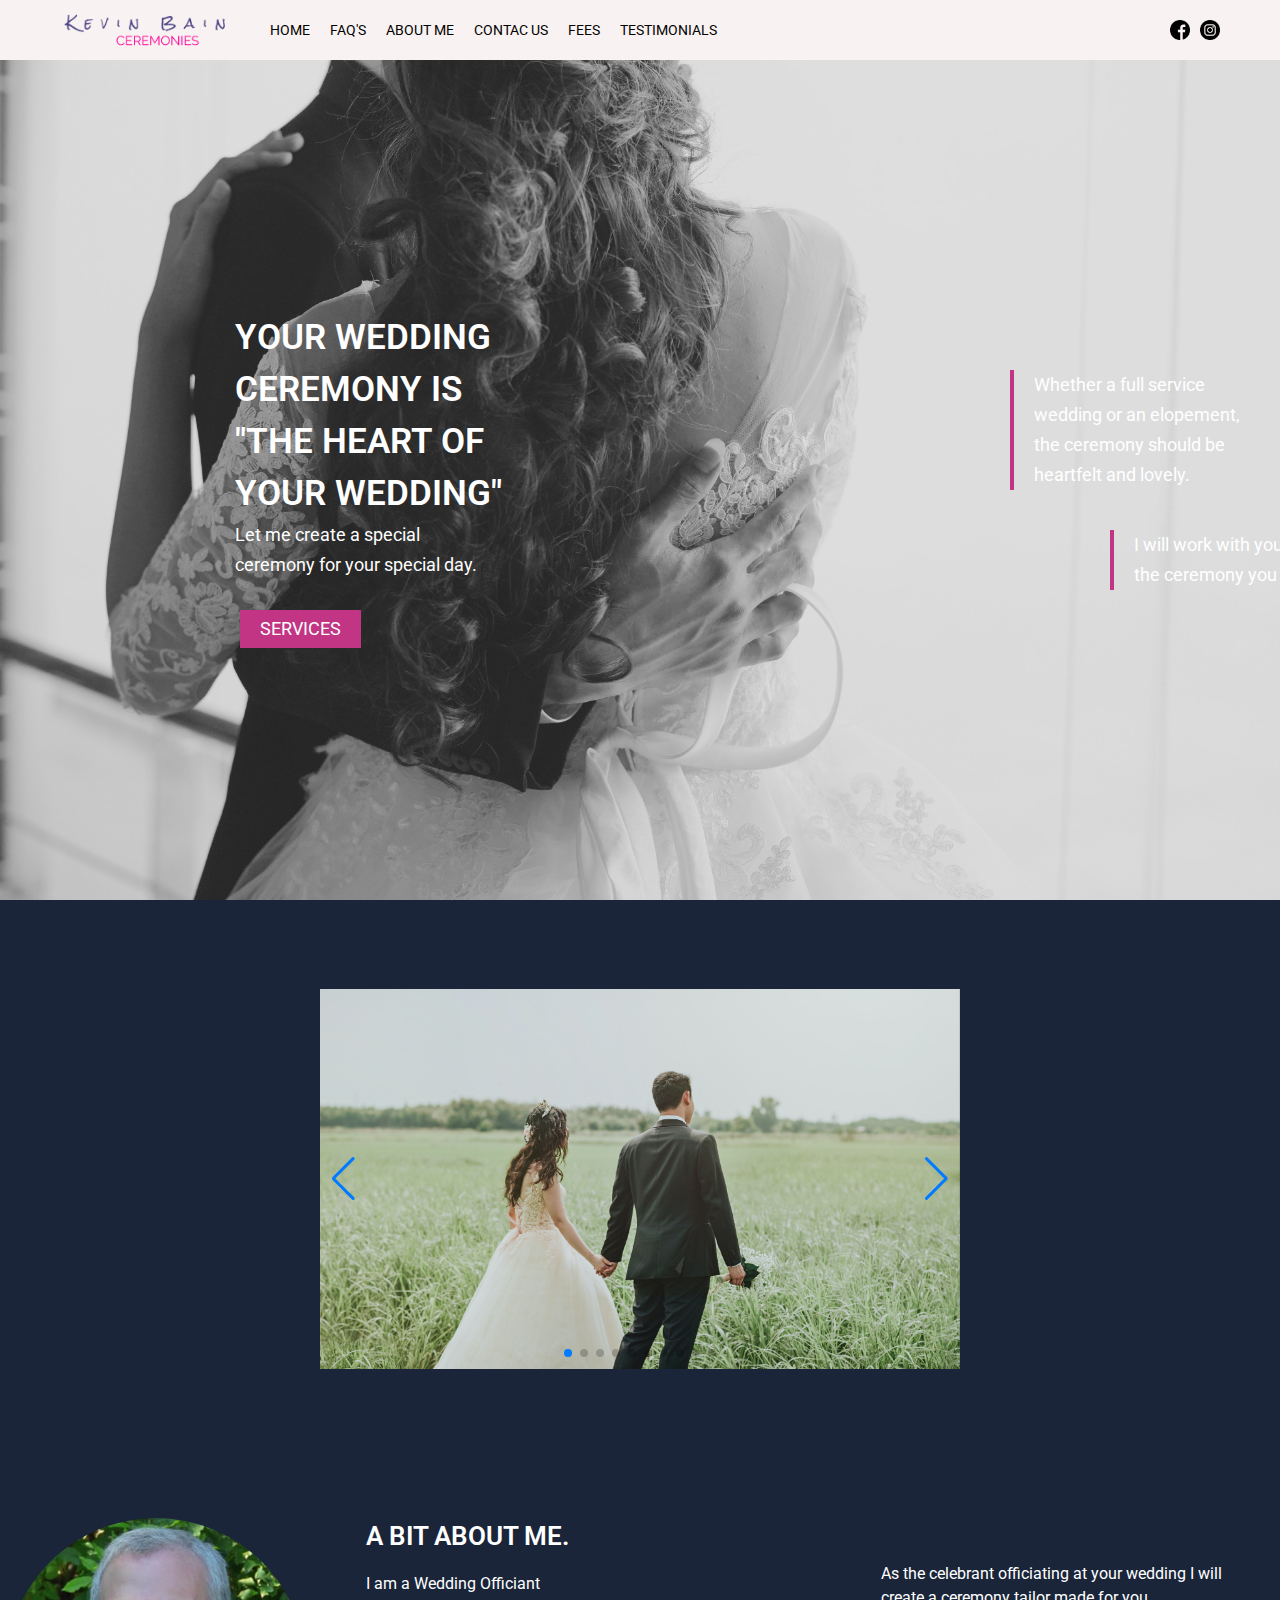
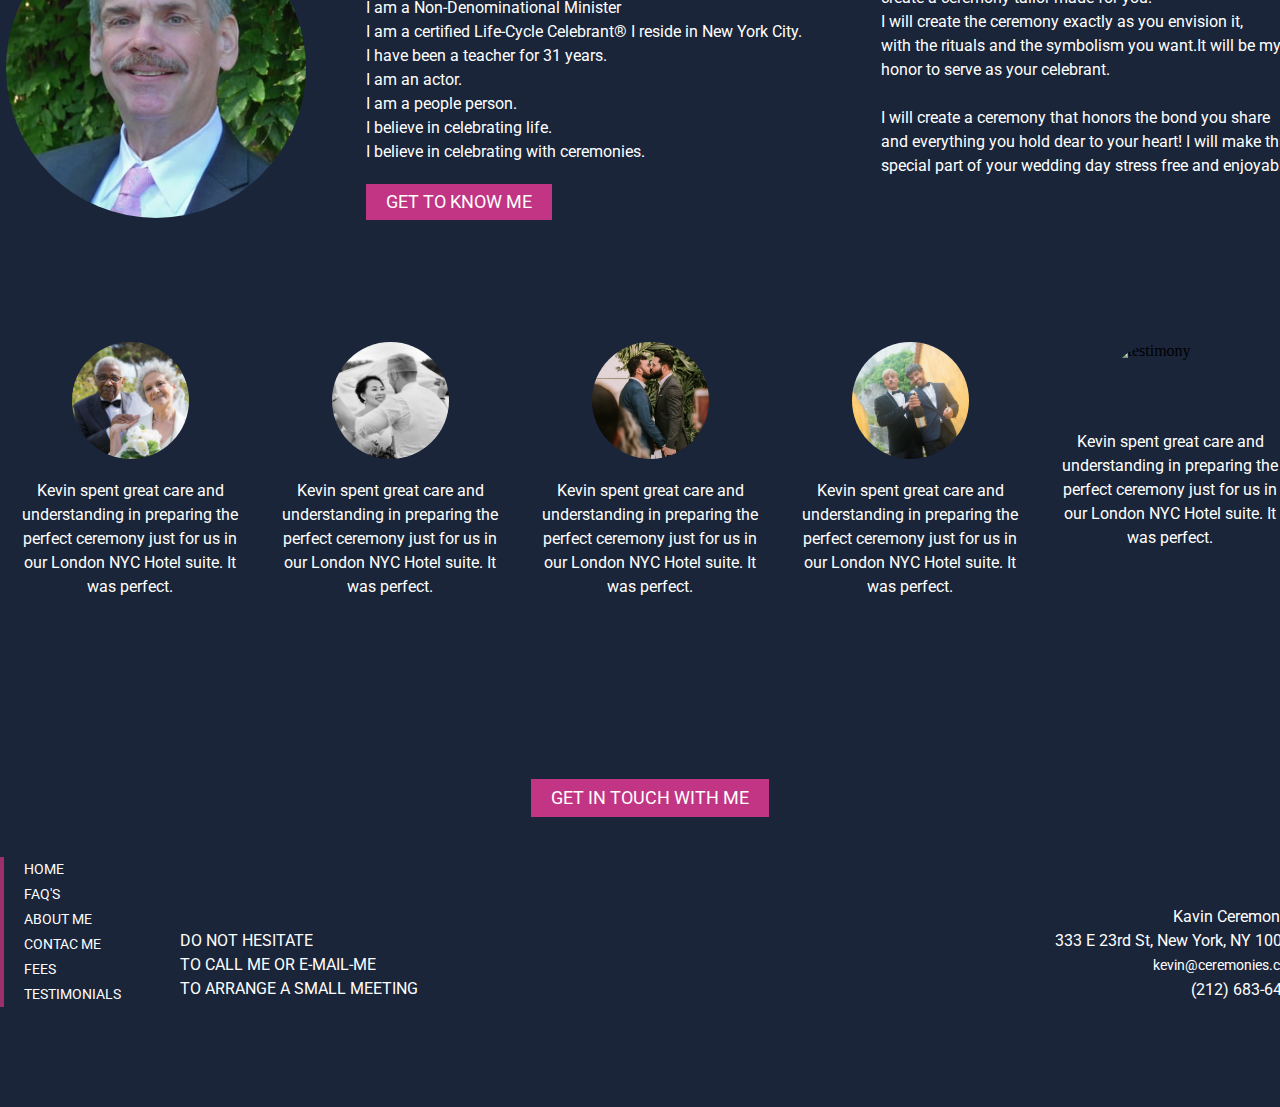
==== index.html @ acd758a9 "Update index.html" ====
<!DOCTYPE html>
<html lang="en">
<head>
  <meta charset="UTF-8">
  <meta http-equiv="X-UA-Compatible" content="IE=edge">
  <meta name="viewport" content="width=device-width, initial-scale=1.0">
  <title>home-page</title>

  <link rel="preconnect" href="https://fonts.googleapis.com">
  <link rel="preconnect" href="https://fonts.gstatic.com" crossorigin>
  <link href="https://fonts.googleapis.com/css2?family=Delicious+Handrawn&family=PT+Serif&family=Roboto:ital,wght@0,100;0,300;0,400;0,500;0,700;0,900;1,100;1,300;1,400;1,500;1,700;1,900&display=swap" rel="stylesheet">

<Link rel="stylesheet" href="reset.css">
  <Link rel="stylesheet" href="style1.css">
  <Link rel="stylesheet" href="style2.css">

    <!-- PICS SWIPPER FROM SWIPPERJS.COM-->

    <link rel="stylesheet" href="https://cdn.jsdelivr.net/npm/swiper@9/swiper-bundle.min.css"/>
<!--END SWIPPERJS.COM LINK-->


  </head>

  <body>
    <!-- Burger menu start-->

    <nav class="burger-menu">
    <ul>
      <li><a href="#">HOME</a></li>
      <li><a href="#">FAQ'S</a></li>
      <li><a href="#">ABOUT ME</a></li>
      <li><a href="#">FEES</a></li>
    </ul>
    </nav>
    <!--burger menu stop-->

    <!--The header (top) of the website-->
<header class="header-main">
  <div class="header-main-logo" > 
    <img src="./image/LOGO.png" alt="LOGO">
    <nav class="header-main-nav">
      <ul>
        <li> <a href="https://kevinbainceremonies.com/">HOME </a></li>
        <li> <a href="https://kevinbainceremonies.com/faqs/">FAQ'S</a></li>
        <li> <a href="https://kevinbainceremonies.com/about-me/">ABOUT ME</a> </Li>
          <li> <a href="https://kevinbainceremonies.com/contact-me/">CONTAC US</a></Li>
            <li> <a href="https://kevinbainceremonies.com/fees/">FEES</a></li>
            <li> <a href="https://kevinbainceremonies.com/testimonials/">TESTIMONIALS</a></li>

      </ul>
    </nav>
  </div>
  
  <div class="header-main-sm">
  <a href="https://www.facebook.com/kevin.bain.357">
    <div class="header-main-sm-fb"></div>
  </a>
  <a href= https://www.instagram.com/kevinpbain>
    <div class="header-main-sm-in"></div>
  </a>
  <DIV CLASS="burger-menu-btn"></DIV> 
  </div>
  
</header>
<main>

  <div class="main-intro"> 
  <h1> Your wedding ceremony is "The Heart of Your Wedding"</h1>
    <p>Let me create a special ceremony for your special day.</p>

    <a href="https://kevinbainceremonies.com/services/"> SERVICES</a>
  </div> 
    <div class="main-intro1">   
    <p> Whether a full service wedding or an elopement, the ceremony should be heartfelt and lovely.</p>
      <p> I will work with you to create the ceremony you dream of.</p>

           
      
    </div>
</main>

<!-- THE CATEGORY SECTION OF THE WEBSITE marcio do not use this part -->

<!--<section class="index-category">
  <div class="index-category-box">
  <h3> CEREMONIES</h3></div>
  <div class="index-category-box">
    <h3> CEREMONIES</h3></div>
    <div class="index-category-box">
      <h3> CEREMONIES</h3></div>
      <div class="index-category-box">
        <h3> CEREMONIES</h3></div>
</SECTION> -->

<DIV class="container">

  <!-- Slider main container -->
<div class="swiper">
  <!-- Additional required wrapper -->
  <div class="swiper-wrapper">
    <!-- Slides -->
    <div class="swiper-slide"><img src="./image/GRASS.jpg" alt=""></div>
    <div class="swiper-slide"><img src="./image/COUPLECOVER.jpg" alt=""></div>
    <div class="swiper-slide"><img src="./image/rings.jpg" alt=""></div>
    <div class="swiper-slide"><img src="./image/table.jpg" alt=""></div>
    <div class="swiper-slide"><img src="./image/CLOUD1.jpg" alt=""></div>
    <div class="swiper-slide"><img src="./image/MALDIVES.jpg" alt=""></div>
    <div class="swiper-slide"><img src="./image/ASIAN.jpg" alt=""></div>
    <div class="swiper-slide"><img src="./image/WOMEN.jpg" alt=""></div>
    <div class="swiper-slide"><img src="./image/KISS.jpg" alt=""></div>
    <div class="swiper-slide"><img src="./image/BW.jpg" alt=""></div>
    
    
    
    

  </div>
  <!-- If we need pagination -->
  <div class="swiper-pagination"></div>

  <!-- If we need navigation buttons -->
  <div class="swiper-button-prev"></div>
  <div class="swiper-button-next"></div>
  
</div>

</div> 


<script src="https://cdn.jsdelivr.net/npm/swiper@9/swiper-bundle.min.js"></script>
<script>
const swiper = new Swiper('.swiper', {

  autoplay: {
    Delay: 3000,
    disableOninteraction: false,
  }, 
  loop: true,



  
  pagination: {
    el: '.swiper-pagination',
    Clickable: true,
  },

  // Navigation arrows
  navigation: {
    nextEl: '.swiper-button-next',
    prevEl: '.swiper-button-prev',
    
  },  
});

</script>

<!-- THE ABOUT ME SECTION OF THE WEBSITE-->

  <section class="index-about">
    <div class="wrapper-main index-about-flex">
  <div class="index-about-image">
  <img src="./image/kevin3.jpg" alt=" kevin">
  </div>
  <div class="index-about-text">
    <h2> A BIT ABOUT ME.</h2>
      
      <p>I am a Wedding Officiant<br>
I am a Non-Denominational Minister<br>
I am a certified Life-Cycle Celebrant®
I reside in New York City.<br>
I have been a teacher for 31 years.<br>
I am an actor.<br>
I am a people person.<br>
I believe in celebrating life.<br>
I believe in celebrating with ceremonies.
</p>
<a href="https://kevinbainceremonies.com/about-me/">GET TO KNOW ME</a>


      
 </div>
 <div class="index-about-text-extra">
  <p> As the celebrant officiating at your wedding I will <br>
    create a ceremony tailor made for you.<br>
    I will create the ceremony exactly as you envision it, <br>
    with the rituals and the symbolism you want.It will be my <br>
    honor to serve as your celebrant.<br><br>
      I will create a ceremony that honors the bond you share<br>
       and everything  you hold dear to your heart! I will make this 
       <br>special part of your wedding day stress free and enjoyable.</p>     
    


 </div>
</div>
</section>  

<!-- THE FOOTER OF THE WEBSITE-->

<footer class="footer-main">
  <div class="wrapper-main footer-main-flex">
  <div class="footer-testimony">
    <img src="./image/SQUAREOLD4.jpg" alt="testimony">
    <p>  Kevin spent great care and understanding in preparing the perfect ceremony just for us in our London NYC Hotel suite.  It was perfect.</p>
    </div>
    <div class="footer-testimony">
      <img src="./image/SQUAREBW1.jpg" alt="testimony">
      <p>  Kevin spent great care and understanding in preparing the perfect ceremony just for us in our London NYC Hotel suite.  It was perfect.</p>
      </div>
      <div class="footer-testimony">
        <img src="./image/SQUAREGAY.jpg" alt="testimony">
        <p>  Kevin spent great care and understanding in preparing the perfect ceremony just for us in our London NYC Hotel suite.  It was perfect.</p>
        </div>
        <div class="footer-testimony">
          <img src="./image/SQUAREITALIAN2.jpg" alt="testimony">
          <p>  Kevin spent great care and understanding in preparing the perfect ceremony just for us in our London NYC Hotel suite.  It was perfect.</p>
          </div>
          <div class="footer-testimony">
            <img src="./image/SQUAREWOMEN.jpg" alt="testimony">
            <p> Kevin spent great care and understanding in preparing the perfect ceremony just for us in our London NYC Hotel suite.  It was perfect.</p>
            </div>
    

    <a class="footer-getintouch" href="https://kevinbainceremonies.com/">GET IN TOUCH WITH ME</a>

    <div class="footer-sitemap">
      <ul>
        <li><a href="https://kevinbainceremonies.com/">HOME</a></li>
        <li><a href="#">FAQ'S</a><li>
        <li><a href="#">ABOUT ME</a><li>
        <li><a href="#">CONTAC ME </a></li>
        <li><a href="#">FEES</a></li>
        <li><a href="#">TESTIMONIALS</a></li>
      </ul>
      <UL>
        <li> <P><br><br><br>DO NOT HESITATE <br>TO CALL ME OR E-MAIL-ME<br> TO ARRANGE A SMALL MEETING</P>
        </li>
      </UL>
      <ul>
        <li><p><br><br></P></li>
          <li><p></P></li>  
        <li><p>Kavin Ceremonies</P></li>
        <li><P>333 E 23rd St, New York, NY 10010 </P></li>
        <li><a href="https://kevinbainceremonies.com/">kevin@ceremonies.com</a></li>
        <li><P>(212) 683-6428 </P></li>

      </ul>
    </div>
  </div>
  
  
</footer>

<script src="js/main.js"></script>




</body>
</html>
---- style1.css ----
:root {
  --site-color-01: #c13584;
  --site-color-01-hover: #9e2f6e;
}


body{
  background-color:  #1a253a; 
  
}
body:after {
  position:absolute;
  width: 0;
  height: 0;
  overflow: hidden;
  z-index: -1;  
  content: url(./image/facebook-color.png) url(./image/instagram-color.png);

}

.wrapper-main {
  width: 1300px;
  margin:0 auto;
}

h1{
  font-size: 26px;
  line-height: 32px;
  color:#fff;
  font-family: 'Roboto', sans-serif;
  font-weight: 600;
  text-transform: uppercase;
}

h2{
  font-size: 26px;
  line-height: 32px;
  color:#fff;
  font-family: 'Roboto', sans-serif;
  font-weight: 600;
  text-transform: uppercase;
}

h3{
  font-size: 26px;
  line-height: 32px;
  color:#fff;
  font-family: 'Roboto', sans-serif;
  font-weight: 600;
  text-transform: uppercase;
}
p{
  font-size: 16px;
  line-height: 24px;
  color:#fff;
  font-family: 'Roboto', sans-serif;
}

  

a{
  font-size: 14px;
  line-height: 18px;
  color:#fff;
  font-family: 'Roboto', sans-serif;
  cursor: pointer;
}




.header-main{
  position: fixed;
  top:0;  
  width: 100%;
  height: 60px;
  background-color: #f9f2f2;
  display: flex;
  justify-content: space-between;
  z-index: 1000;
}

.header-main-logo{
  width: fit-content;
  height: 100%;  
  padding-left: 60px;
  display: flex;

}

.header-main-logo img{
  height: 40px;
  align-self: center;
  

}

.header-main-nav{
  width: fit-content;
  height: 100%;
   
  
}

.header-main-nav ul{
  list-style: none;
  margin-left: 30px;

}

.header-main-nav ul li{
  display: inline;
  float:left;

}


.header-main-nav ul li a{
  padding: 0 10px;
  font-family: 'Roboto', sans-serif;
  line-height: 60px;
  color: #000;
  display: block;
  height: 100%;

}

.header-main-nav ul li a:hover {
 color: #c13584;
}





.header-main-sm {
  width: fit-content;
  height:100%;  
  padding-right: 60px;
  display: flex;
  align-items: center;
  column-gap: 10px;
  
}

.header-main-sm-fb {
  width: 20px;
  height: 20px;
  background-image: url(./image/facebook.png) ;
  background-repeat: no-repeat;
  background-size: cover;
}

.header-main-sm-fb:hover {
  background-image: url(./image/facebook-color.png);
}
  

.header-main-sm-in {
  width: 20px;
  height: 20px;
  background-image: url(./image/instagram.png) ;
  background-repeat: no-repeat;
  background-size: cover;
}

.header-main-sm-in:hover {
  background-image: url(./image/instagram-color.png);
}
/* ABOUT SECTION*/

.index-about{
  width: 100%;
  padding: 60px 0;
  background-color:#1a253a;  
}

.index-about-flex {
  display: flex;  
  justify-content: center;
  align-items: center;    
  column-gap: 60px;
}



.index-about-image img {
  width: 300px;
  border-radius: 300px;
  
}

.index-about-text {
flex-basis: 455px;
}

.index-about-text-extra{
  padding: 20px 0;

}
.index-about p{
  padding: 20px 0;

}

.index-about-text a {   
  height: 36px; 
  font-size: 18px;
  line-height: 36px;
  display: block;
  background-color: var(--site-color-01);
  padding: 0px 20px;
  width: fit-content;  
  border-radius: 0px;  
}

.index-about-text a:hover {
  background-color: var(--site-color-01-hover);
}

/*FOOTER*/

.footer-main {
  width: 100%;
  padding: 60px 0 100px;
  background-color:#1a253a;
}

.footer-main-flex {
  display: flex;
  justify-content: center;
  flex-wrap: wrap;
}

.footer-testimony {
  flex-basis: 20%;
  display: flex;
  justify-content: center;
  flex-wrap: wrap;  
}
.footer-testimony img {
  width: 45%;
  border-radius: 100%;
}


.footer-testimony p{
  text-align: center;
  font-size: 16px;
  padding: 20px 20px 0px; 
  height: 280px;
}
.footer-getintouch {
  padding: 10px 20px;
  margin: 40px;
  border:none;
 font-size: 18px;
  background-color: var(--site-color-01);
  transition: all ease-in-out 200ms;

}

.footer-getintouch:hover {
  border: 2px solid var(--site-color-01)
}

.footer-sitemap {
  flex-basis: 100%;  
  display:flex;
}

.footer-sitemap ul:nth-child(1) {
  border-left: 4px solid var(--site-color-01-hover);
  padding-left: 20px;
}

.footer-sitemap a {
  line-height: 25px;
  
}

.footer-sitemap a:hover {
  opacity: 0.8;
}

.footer-sitemap ul:nth-child(1), .footer-sitemap ul:nth-child(3) {
  flex-basis: 180px;


}
.footer-sitemap p {
  
  }

.footer-sitemap ul:nth-child(3) {
  flex-grow: 1;
  
}

.footer-sitemap ul:nth-child(3) li {
  clear:both;
  float: right;
  
}

.burger-menu,
.burger-menu-btn {
  display:none
}

/* MOBILE VERSION  */
 
@media only screen and (max-width: 600px) {

  .burger-menu-btn {
    display: block;
    margin-left: 10PX;
    width: 50px;
    height: 50px;
    background-image: url(./image/burger\ menu-90.png), url(./image/close-100.png);
    background-size: cover;
    background-repeat: no-repeat;
    background-position: center, center left 50px;
  }

  .burger-menu{
    display: none;
    position:fixed;
    width: 100%;
    height: 100vh;
    z-index: 900;
    background-color:#111;
  }

  .burger-menu ul{
    width: 100%;
    height: Calc(100vh - 60px);
    padding-top: 60px;
    display: flex;
    flex-wrap: wrap;
    align-content: flex-start;
  }

.burger-menu ul li{
  flex-basis: 100%;
  border-top: 2px solid #000;  
}

.burger-menu ul li a {
  display: block;
  height: 100%;
  font-size: 3rem;
  padding: 30px 0;
  flex-basis: 100%;
  text-align: center;
}

.burger-menu ul li:last-child{
 border-bottom: 2px solid #000;
}
  

  .wrapper-main {
    width: calc(100% - 40px);

  }

  .header-main-logo {
    padding-left: 20px;
  }

  .header-main-nav {
    display: none;
  }

  .header-main-sm {
    padding-right:  20px;
  }



  .footer-main {
    width: 100%;
    padding: 60px 0 100px;
    background-color#1a253a;
  }
  
  .footer-main-flex {
    display: flex;
    justify-content: center;
    flex-wrap: wrap;
  }
  
  .footer-testimony {
   display: none;
  }
    
  
  
  .footer-getintouch {
   margin: 0 0 60px;
  }
  
    
  .footer-sitemap {
    flex-wrap: wrap;
  }
  
  .footer-sitemap ul:nth-child(1) {
    border-left: none;
    padding-left: 0;
  }
  
  .footer-sitemap a {
    line-height: 25px;
    
  }
  
  .footer-sitemap a:hover {
    opacity: 0.8;
  }
  
  .footer-sitemap ul:nth-child(1),
  .footer-sitemap ul:nth-child(0),
  .footer-sitemap ul:nth-child(3) {
    flex-basis: 100%;
    text-align: center;
    padding-bottom: 95px;
  
  }
  .footer-sitemap p {
    padding: 0 20px;   
    }
  
  .footer-sitemap ul:nth-child(3) {
    flex-grow: 1;    
  }
  
  .footer-sitemap ul:nth-child(3) li {
    text-align: center;
    
  }
  


}
---- style2.css ----
main{
  width:100%;
  height: calc(100vh - 60px);
  background-color: #1a253a;
  margin-top: 60px;
  background-image: url(./image/pexels-agung-prakoso-bayuadi-2032364\ black\ and\ white\ 1.jpg);
  background-size: cover;
  background-repeat: no-repeat;
  background-position: center;
  display:flex;
  justify-content: center;
  align-items: center;
  z-index: 100;
  
  
}

main .main-intro h1{
  max-width: 280px;
  font-size: 35px;
  line-height: 52px;
}

main p { 
  max-width: 250px;
  font-size: 18px;
  line-height: 30px;
}

main a { 
  margin-top: 30px;
  margin-left: 05px;
  font-size: 18px;
  display: block;
  background-color: var(--site-color-01);
  padding: 10px 20px;
  width: fit-content;   
  border-radius: 0px; 
}

 main a:hover{
  background-color: var(--site-color-01-hover);
}


main .main-intro1 p{  
  border-left: 4px solid var(--site-color-01);
  padding-left: 20px;
  margin: 40px 0;
}

main .main-intro1 p:nth-child(2){
  margin-left: 100px;
}

main .main-intro{
  position:relative;
  right: 10vh;
}

.main-intro1{
  position:relative;
  left: 45vh;
}





/* swipper content*/

.container{
  width: 100%;
  height: 62vh;   
  box-sizing: border-box;  
  background-color: #1a253a;
  display: flex;
  align-items: center;
  justify-content: center
  
  
  
  
  
}

.swiper{
  width: 50%;
  height: 380px;
  border-radius: 0px;
  
  
}


.swiper-slide img{
  width: 100%;

  
}


/* MOBILE VERSION  */
 
@media only screen and (max-width: 600px) {

  main{
    align-items: flex-end;    
  }

  main .main-intro {
    padding-bottom: 8vh;    
  }
  
  main .main-intro h1{
    font-size: 1.5rem;
    line-height: 1.3;
    margin-left: 185px;
    color:antiquewhite;
    
  }
  
  main p { 
    
   margin-left: 185px;
    font-size: 1rem;
    line-height: 1.75;
    color: antiquewhite;
  }
  
  main a { 
    margin-left: 210px;
    color: antiquewhite;

  }

  .main-intro1 {
    display: none;
  }    
  .index-about-flex {
    flex-wrap: wrap;        
    row-gap: 60px;
  } 
  
  .index-about-image {
    width: 60%;  
  }

  .index-about-image img {
    width: 100%;
  }
  
  .index-about-text {
  flex-basis: 100%;
  text-align: center;



  }
  
  .index-about-text-extra{
    padding: 20px 0;
    text-align: left;
  
  }
  .index-about p{
  text-align: left;
  
  }
  
  .index-about-text a {   
    margin: 0 auto;
    
  }
  
  

  
  



 
}























/* CATEGORY SECTION (index.css

.index-category{
  width: 100%;
  padding: 60px 0;
  background-color:#EBCFA4;
  display: flex;
  justify-content: center;
  column-gap: 20px;
}
.index-category-box{
  width:200px;
  height: 200px;
  background-color:#C13584;
}

.index-category-box:nth-child(1) {
  background-image: url(./image/kevin3.jpg);
  
}

.index-category-box:nth-child(2) {
  background-image: url(./image/KEVIN2.png);
  
}

.index-category-box:nth-child(3) {
  background-image: url(./image/KEVIN7.png);
  
}

.index-category-box:nth-child(4) {
  background-image: url(./image/wedding-gce927b162_1920.jpg);
  
}


.index-category-box h3{
  font-size: 22px;
  line-height: 28px;


} */
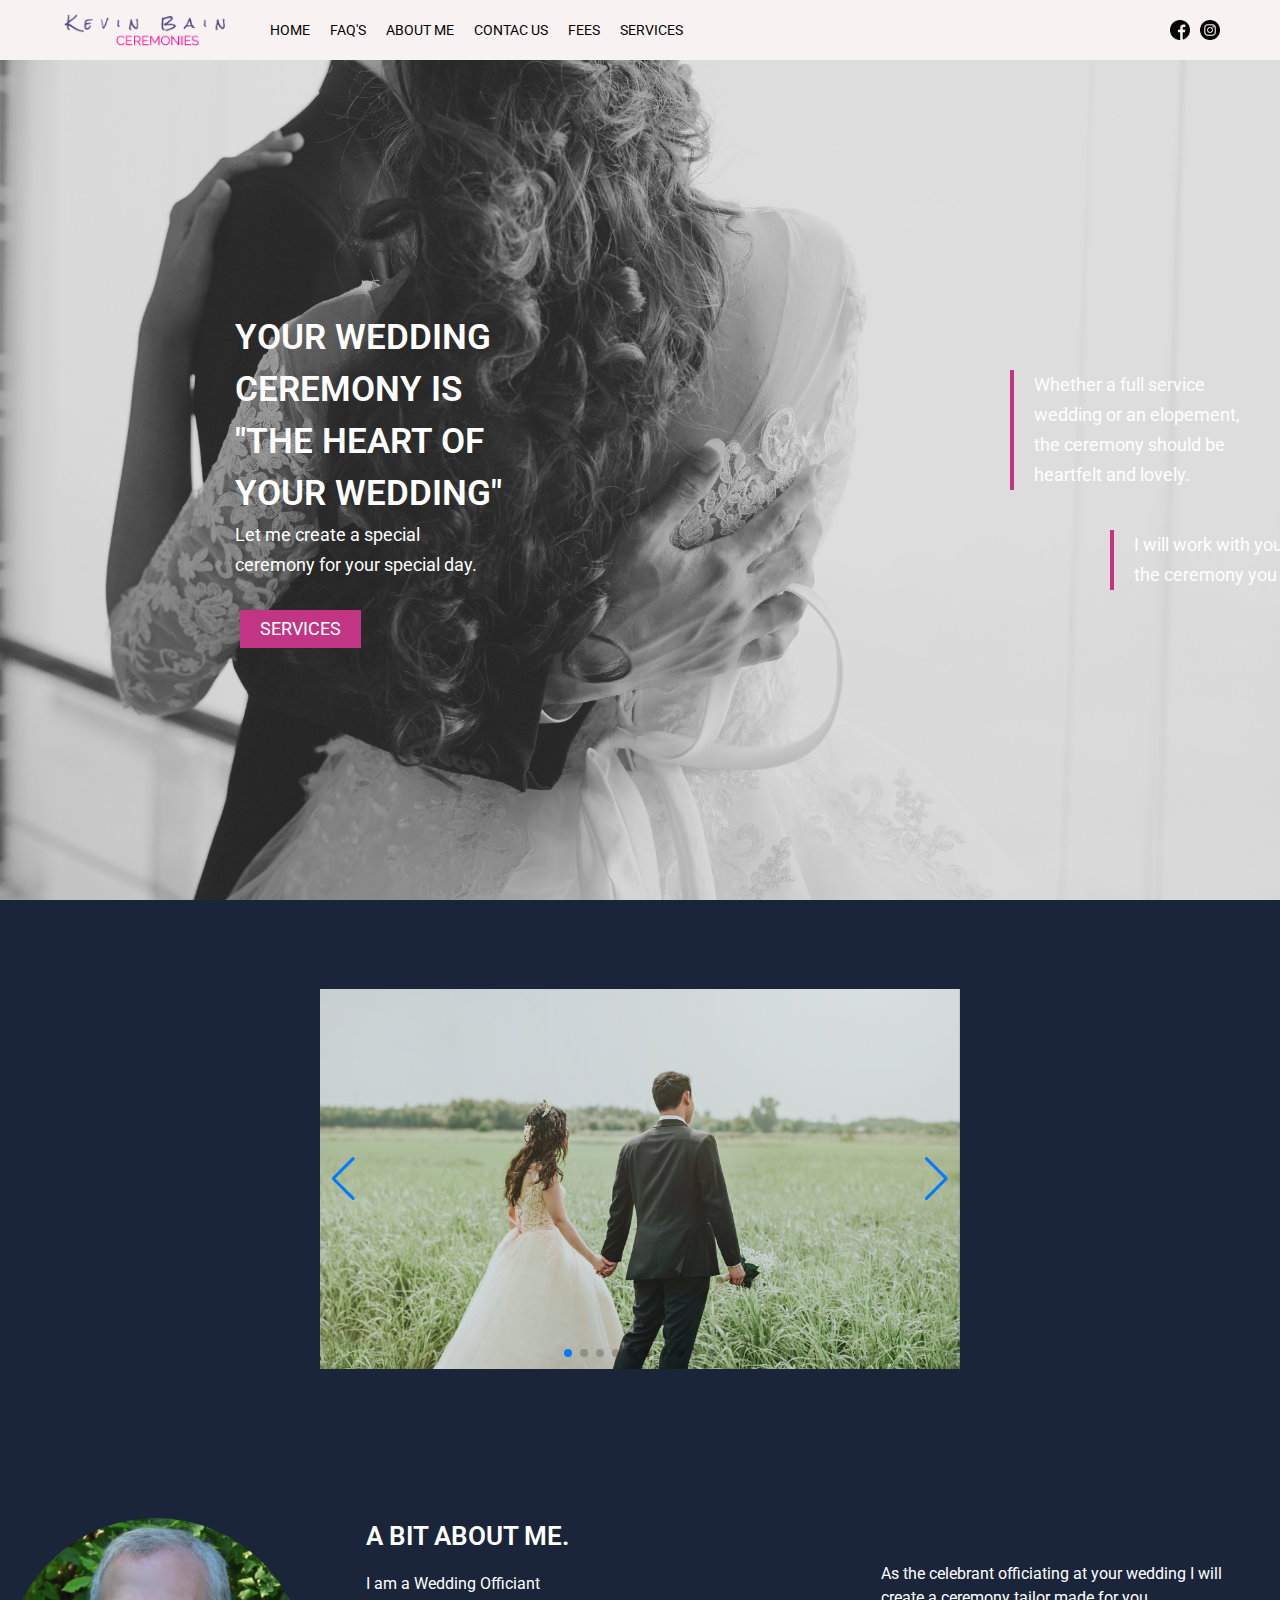
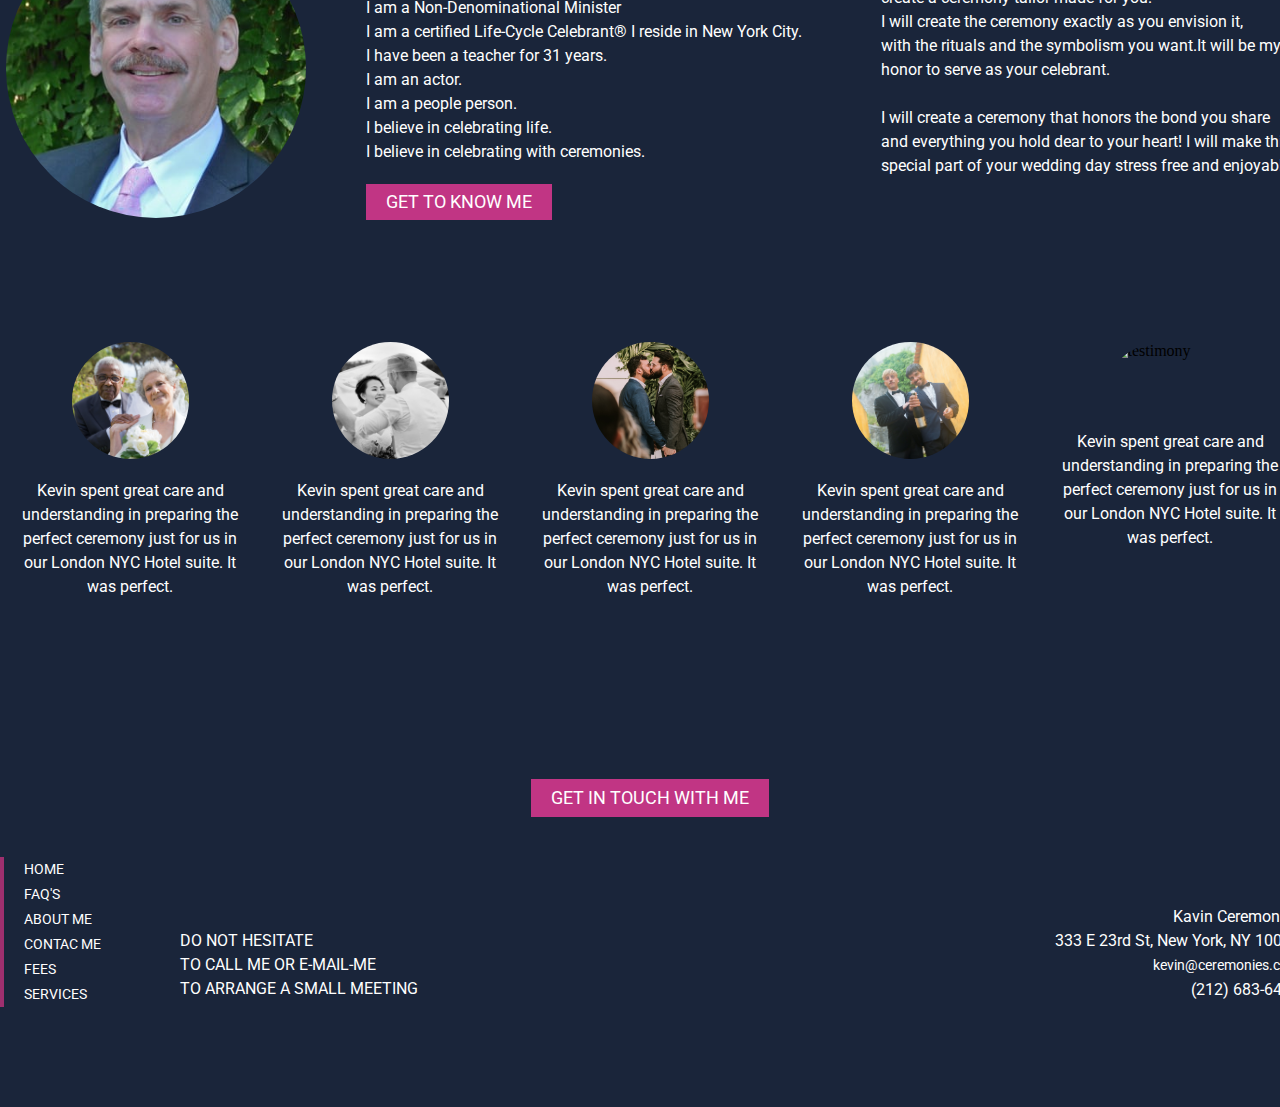
==== commit 539abf92: "Add files via upload" ====
--- a/index.html
+++ b/index.html
@@ -4,7 +4,7 @@
   <meta charset="UTF-8">
   <meta http-equiv="X-UA-Compatible" content="IE=edge">
   <meta name="viewport" content="width=device-width, initial-scale=1.0">
-  <title>home-page</title>
+  <title>HOME</title>
 
   <link rel="preconnect" href="https://fonts.googleapis.com">
   <link rel="preconnect" href="https://fonts.gstatic.com" crossorigin>
@@ -27,10 +27,10 @@
 
     <nav class="burger-menu">
     <ul>
-      <li><a href="#">HOME</a></li>
-      <li><a href="#">FAQ'S</a></li>
-      <li><a href="#">ABOUT ME</a></li>
-      <li><a href="#">FEES</a></li>
+      <li><a href="./index.html">Home</a></li>
+      <li><a href="./getintouch.html">Get in Touch</a></li>
+      <li><a href="./about.html">About me</a></li>
+      <li><a href="./fees.html">Fees</a></li>
     </ul>
     </nav>
     <!--burger menu stop-->
@@ -38,15 +38,15 @@
     <!--The header (top) of the website-->
 <header class="header-main">
   <div class="header-main-logo" > 
-    <img src="./image/LOGO.png" alt="LOGO">
+    <img src="/image/LOGO.png" alt="Kevin logo">
     <nav class="header-main-nav">
       <ul>
-        <li> <a href="https://kevinbainceremonies.com/">HOME </a></li>
-        <li> <a href="https://kevinbainceremonies.com/faqs/">FAQ'S</a></li>
-        <li> <a href="https://kevinbainceremonies.com/about-me/">ABOUT ME</a> </Li>
-          <li> <a href="https://kevinbainceremonies.com/contact-me/">CONTAC US</a></Li>
-            <li> <a href="https://kevinbainceremonies.com/fees/">FEES</a></li>
-            <li> <a href="https://kevinbainceremonies.com/testimonials/">TESTIMONIALS</a></li>
+        <li> <a href="./index.html">HOME </a></li>
+        <li> <a href="./fees.html">FAQ'S</a></li>
+        <li> <a href="./about.html">ABOUT ME</a> </Li>
+          <li> <a href="./fees.html">CONTAC US</a></Li>
+            <li> <a href="./fees.html">FEES</a></li>
+            <li> <a href="./services.html">SERVICES</a></li>
 
       </ul>
     </nav>
@@ -69,7 +69,7 @@
   <h1> Your wedding ceremony is "The Heart of Your Wedding"</h1>
     <p>Let me create a special ceremony for your special day.</p>
 
-    <a href="https://kevinbainceremonies.com/services/"> SERVICES</a>
+    <a href="./services.html"> SERVICES</a>
   </div> 
     <div class="main-intro1">   
     <p> Whether a full service wedding or an elopement, the ceremony should be heartfelt and lovely.</p>
@@ -176,7 +176,7 @@
 I believe in celebrating life.<br>
 I believe in celebrating with ceremonies.
 </p>
-<a href="https://kevinbainceremonies.com/about-me/">GET TO KNOW ME</a>
+<a href="./about.html">GET TO KNOW ME</a>
 
 
       
@@ -223,16 +223,16 @@
             </div>
     
 
-    <a class="footer-getintouch" href="https://kevinbainceremonies.com/">GET IN TOUCH WITH ME</a>
+    <a class="footer-getintouch" href="./getintouch.html">GET IN TOUCH WITH ME</a>
 
     <div class="footer-sitemap">
       <ul>
-        <li><a href="https://kevinbainceremonies.com/">HOME</a></li>
-        <li><a href="#">FAQ'S</a><li>
-        <li><a href="#">ABOUT ME</a><li>
-        <li><a href="#">CONTAC ME </a></li>
-        <li><a href="#">FEES</a></li>
-        <li><a href="#">TESTIMONIALS</a></li>
+        <li><a href="./index.html">HOME</a></li>
+        <li><a href="./fees.html">FAQ'S</a><li>
+        <li><a href="./about.html">ABOUT ME</a><li>
+        <li><a href="./getintouch.html">CONTAC ME </a></li>
+        <li><a href="./fees.html">FEES</a></li>
+        <li><a href="./services.html">SERVICES</a></li>
       </ul>
       <UL>
         <li> <P><br><br><br>DO NOT HESITATE <br>TO CALL ME OR E-MAIL-ME<br> TO ARRANGE A SMALL MEETING</P>
@@ -259,4 +259,4 @@
 
 
 </body>
-</html>
+</html>